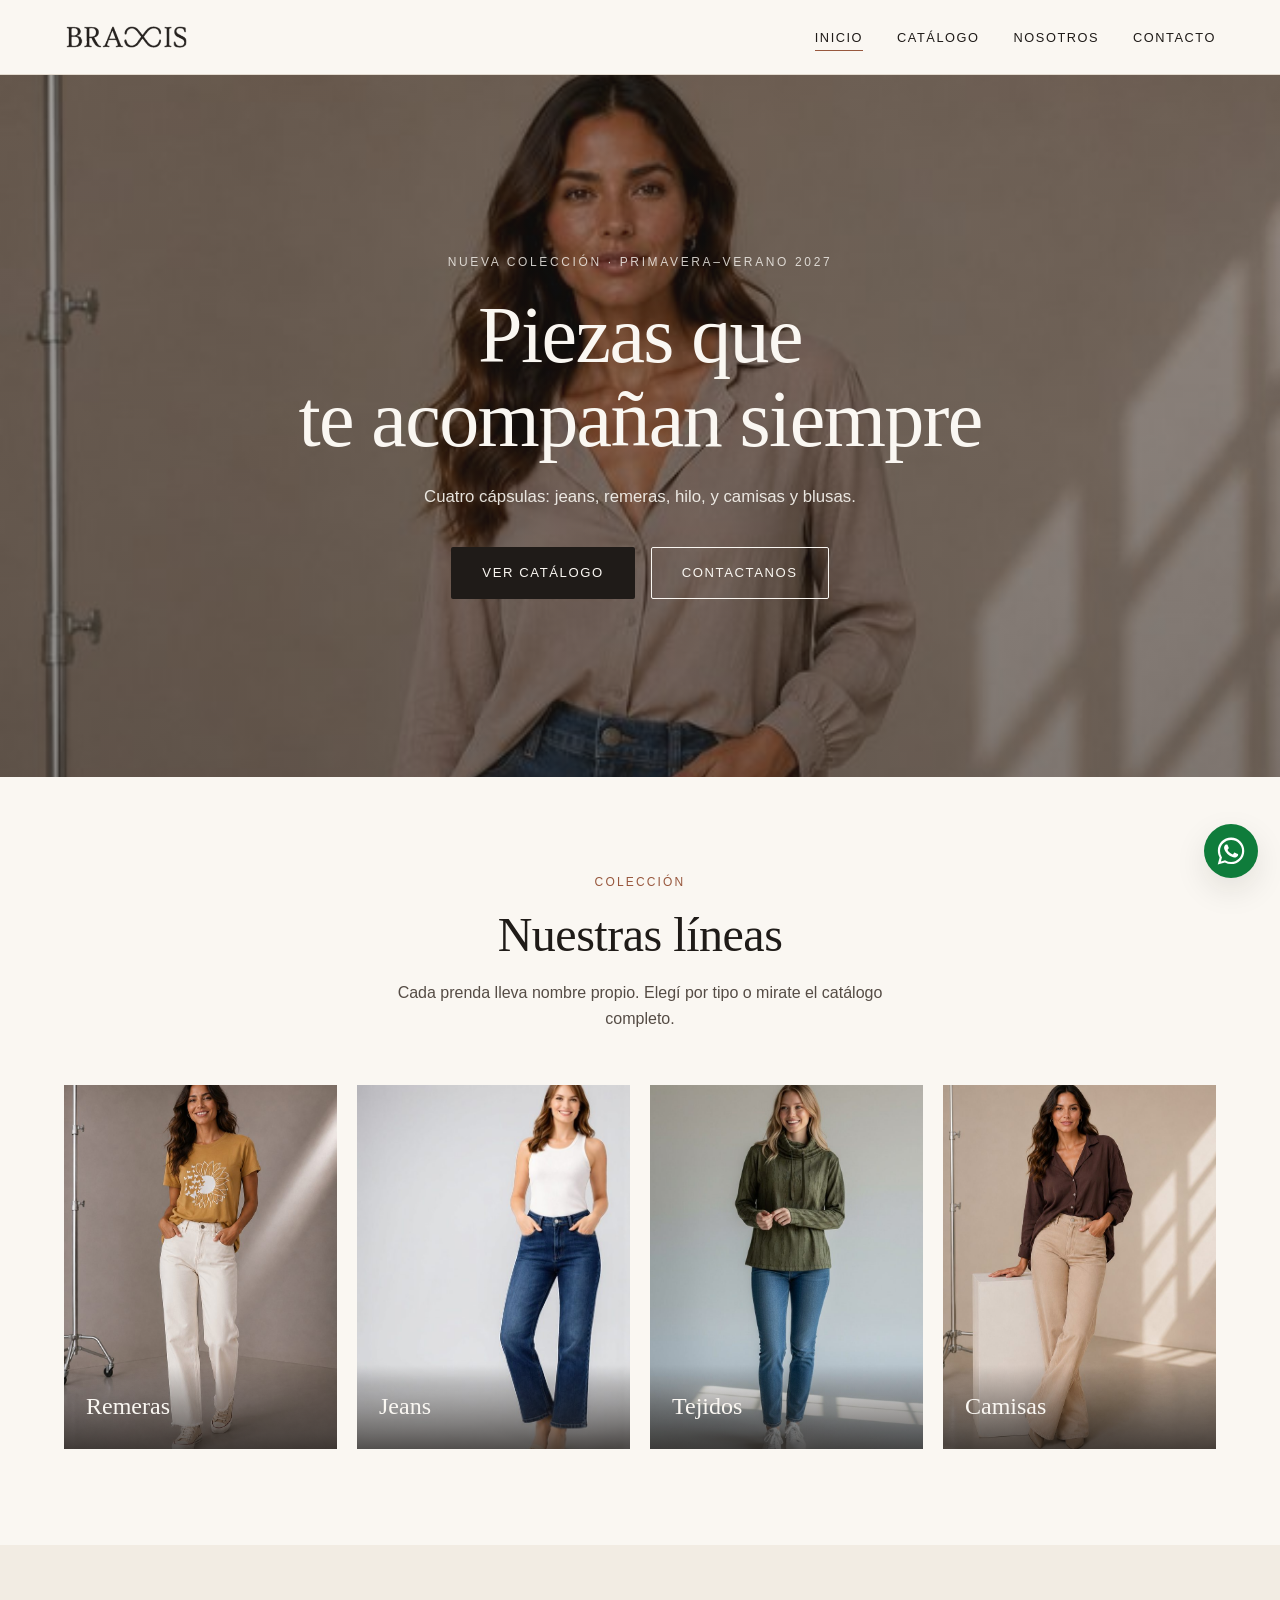
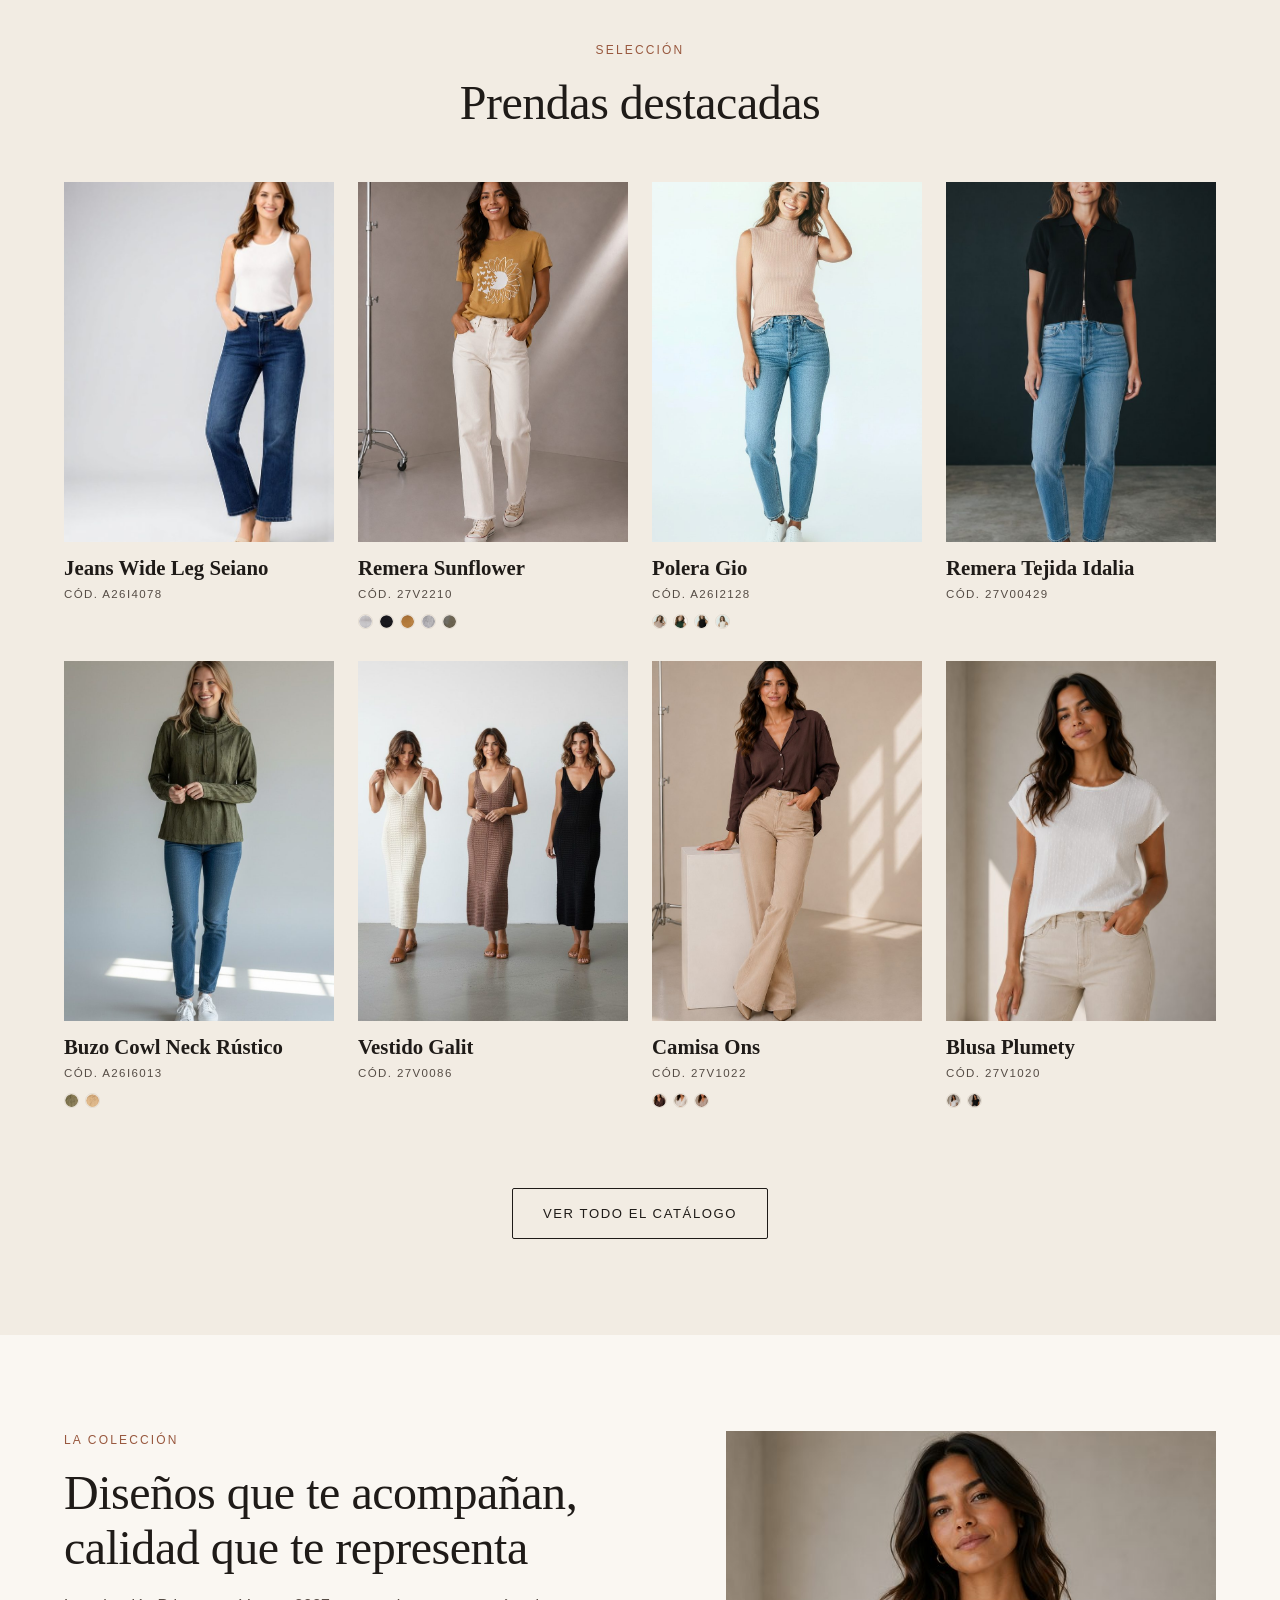
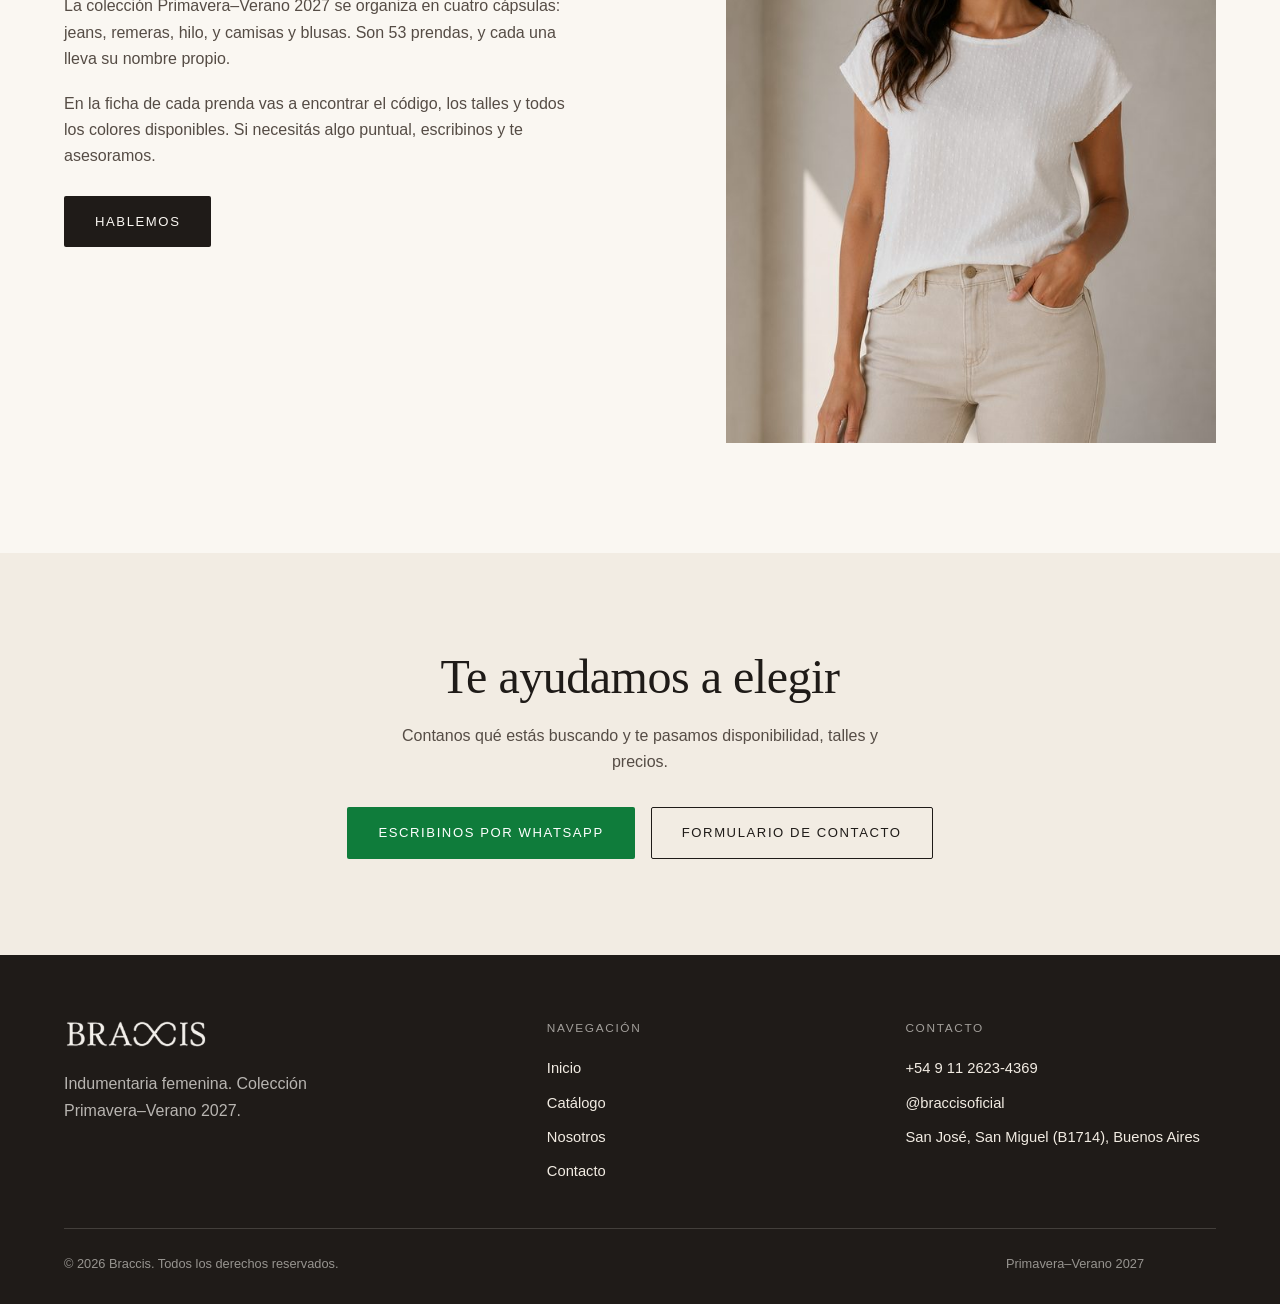
==== index.html @ afd250ff "Sitio web de Braccis: catalogo Primavera-Verano 2027 Sitio estatico de tres paginas (inicio, catalog" ====
<!DOCTYPE html>
<html lang="es-AR">
<head>
  <meta charset="UTF-8">
  <!-- Reglas de seguridad metidas en la propia pagina.
       Hacen falta porque GitHub Pages no lee el archivo _headers.
       Si se publica en Netlify, manda _headers (que ademas agrega
       proteccion contra iframes y HTTPS forzado, que aca no se pueden). -->
  <meta http-equiv="Content-Security-Policy" content="default-src 'self'; script-src 'self'; style-src 'self' 'unsafe-inline' https://fonts.googleapis.com; font-src 'self' https://fonts.gstatic.com; img-src 'self' data:; connect-src 'self' https://formspree.io; form-action 'self' https://formspree.io; base-uri 'self'; object-src 'none'">
  <meta name="viewport" content="width=device-width, initial-scale=1.0">
  <title>Braccis | Indumentaria femenina</title>
  <meta name="description" content="Braccis: indumentaria femenina, colección Primavera–Verano 2027. Remeras, jeans, tejidos, camisas y blusas.">

  <!-- Redes sociales: esto es lo que se ve al pegar el link en WhatsApp o Instagram.
       IMPORTANTE: cuando el sitio este publicado, cambiar og:image y og:url por la
       direccion completa (https://braccis.com.ar/img/...). Con ruta relativa
       WhatsApp no muestra la miniatura. -->
  <meta property="og:title" content="Braccis | Indumentaria femenina">
  <meta property="og:description" content="Piezas que te acompañan siempre. Colección Primavera–Verano 2027.">
  <meta property="og:image" content="img/prendas/jeans-cird.jpg">
  <meta property="og:type" content="website">

  <link rel="preconnect" href="https://fonts.googleapis.com">
  <link rel="preconnect" href="https://fonts.gstatic.com" crossorigin>
  <link href="https://fonts.googleapis.com/css2?family=Cormorant+Garamond:wght@300;400;500&family=Inter:wght@300;400;500&display=swap" rel="stylesheet">
  <link rel="icon" href="img/favicon.svg" type="image/svg+xml">
  <meta name="theme-color" content="#1f1b18">
  <link rel="stylesheet" href="css/styles.css">
</head>
<body>

  <!-- ============ HEADER ============ -->
  <header class="header">
    <div class="contenedor header__inner">
      <a href="index.html" class="logo"><img src="img/logo.png" alt="Braccis"></a>

      <nav class="nav">
        <ul class="nav__lista">
          <li><a class="nav__link" href="index.html" aria-current="page">Inicio</a></li>
          <li><a class="nav__link" href="catalogo.html">Catálogo</a></li>
          <li><a class="nav__link" href="index.html#nosotros">Nosotros</a></li>
          <li><a class="nav__link" href="contacto.html">Contacto</a></li>
        </ul>
      </nav>

      <button class="hamburguesa" aria-label="Abrir menú" aria-expanded="false">
        <span></span><span></span><span></span>
      </button>
    </div>
  </header>

  <!-- ============ HERO ============
       El titulo y la bajada son las frases reales de la marca, tomadas
       de las portadas de los catalogos. No inventar texto aca. -->
  <section class="hero">
    <div class="contenedor">
      <p class="hero__antetitulo">Nueva colección · Primavera–Verano 2027</p>
      <h1 class="hero__titulo">Piezas que<br>te acompañan siempre</h1>
      <p class="hero__bajada">
        Cuatro cápsulas: jeans, remeras, hilo, y camisas y blusas.
      </p>
      <div class="hero__acciones">
        <a class="btn btn--primario" href="catalogo.html">Ver catálogo</a>
        <a class="btn btn--linea" href="contacto.html">Contactanos</a>
      </div>
    </div>
  </section>

  <!-- ============ CATEGORIAS ============ -->
  <section class="seccion">
    <div class="contenedor">
      <div class="centrado aparece">
        <p class="antetitulo">Colección</p>
        <h2 class="titulo-seccion">Nuestras líneas</h2>
        <p class="bajada">Cada prenda lleva nombre propio. Elegí por tipo o mirate el catálogo completo.</p>
      </div>

      <div class="grilla-categorias aparece">
        <a class="categoria" href="catalogo.html?categoria=remeras">
          <img src="img/prendas/sunflower.jpg" alt="Remeras Braccis" loading="lazy">
          <span class="categoria__etiqueta">Remeras</span>
        </a>
        <a class="categoria" href="catalogo.html?categoria=jeans">
          <img src="img/prendas/jeans-seiano.jpg" alt="Jeans Braccis" loading="lazy">
          <span class="categoria__etiqueta">Jeans</span>
        </a>
        <a class="categoria" href="catalogo.html?categoria=tejidos">
          <img src="img/prendas/cowl-neck.jpg" alt="Tejidos Braccis" loading="lazy">
          <span class="categoria__etiqueta">Tejidos</span>
        </a>
        <a class="categoria" href="catalogo.html?categoria=camisas">
          <img src="img/prendas/ons.jpg" alt="Camisas Braccis" loading="lazy">
          <span class="categoria__etiqueta">Camisas</span>
        </a>
      </div>
    </div>
  </section>

  <!-- ============ DESTACADOS ============ -->
  <section class="seccion seccion--alt">
    <div class="contenedor">
      <div class="centrado aparece">
        <p class="antetitulo">Selección</p>
        <h2 class="titulo-seccion">Prendas destacadas</h2>
      </div>

      <!-- Se llena solo desde js/productos.js (las que tienen destacado: true) -->
      <div class="grilla-productos" data-destacados style="margin-top:52px"></div>

      <div class="centrado">
        <a class="btn btn--linea" href="catalogo.html">Ver todo el catálogo</a>
      </div>
    </div>
  </section>

  <!-- ============ NOSOTROS ============ -->
  <section class="seccion" id="nosotros">
    <div class="contenedor dos-columnas">
      <div class="aparece">
        <p class="antetitulo">La colección</p>
        <h2 class="titulo-seccion">Diseños que te acompañan,<br>calidad que te representa</h2>
        <p class="bajada">
          <!-- El titulo de arriba es la frase de marca que aparece en todas
               las paginas de los catalogos. Lo de abajo describe la coleccion
               con datos verificables. Si quieren sumar la historia de la
               empresa (cuando arranco, quienes son), va en este lugar. -->
          La colección Primavera–Verano 2027 se organiza en cuatro cápsulas:
          jeans, remeras, hilo, y camisas y blusas. Son 53 prendas, y cada una
          lleva su nombre propio.
        </p>
        <p class="bajada">
          En la ficha de cada prenda vas a encontrar el código, los talles y
          todos los colores disponibles. Si necesitás algo puntual,
          escribinos y te asesoramos.
        </p>
        <a class="btn btn--primario" style="margin-top:26px" href="contacto.html">Hablemos</a>
      </div>

      <div class="aparece">
        <div class="producto__figura" style="aspect-ratio:4/5">
          <!-- Conviene reemplazarla por una foto real del taller -->
          <img src="img/prendas/plumety.jpg" alt="Prendas Braccis" loading="lazy">
        </div>
      </div>
    </div>
  </section>

  <!-- ============ CTA ============ -->
  <section class="seccion seccion--alt">
    <div class="contenedor centrado aparece">
      <h2 class="titulo-seccion">Te ayudamos a elegir</h2>
      <p class="bajada">Contanos qué estás buscando y te pasamos disponibilidad, talles y precios.</p>
      <div class="hero__acciones" style="margin-top:32px">
        <a class="btn btn--wsp" data-wsp href="#">Escribinos por WhatsApp</a>
        <a class="btn btn--linea" href="contacto.html">Formulario de contacto</a>
      </div>
    </div>
  </section>

  <!-- ============ FOOTER ============ -->
  <footer class="footer">
    <div class="contenedor">
      <div class="footer__grid">
        <div>
          <p class="logo"><img src="img/logo-claro.png" alt="Braccis"></p>
          <p style="margin-top:14px;max-width:36ch;color:rgba(250,247,242,.7)" data-empresa="descripcionCorta"></p>
        </div>

        <div>
          <p class="footer__titulo">Navegación</p>
          <ul class="footer__lista">
            <li><a href="index.html">Inicio</a></li>
            <li><a href="catalogo.html">Catálogo</a></li>
            <li><a href="index.html#nosotros">Nosotros</a></li>
            <li><a href="contacto.html">Contacto</a></li>
          </ul>
        </div>

        <div>
          <p class="footer__titulo">Contacto</p>
          <ul class="footer__lista">
            <li><a data-empresa="email" href="#"></a></li>
            <li><a data-empresa="telefonoVisible" href="#"></a></li>
            <li><a data-empresa="instagramUsuario" href="#" target="_blank" rel="noopener"></a></li>
            <li data-empresa="direccion"></li>
          </ul>
        </div>
      </div>

      <div class="footer__abajo">
        <span>&copy; <span data-anio></span> Braccis. Todos los derechos reservados.</span>
        <span>Primavera–Verano 2027</span>
      </div>
    </div>
  </footer>

  <!-- WhatsApp flotante -->
  <a class="wsp-flotante" data-wsp href="#" aria-label="Escribinos por WhatsApp">
    <svg width="28" height="28" viewBox="0 0 24 24" fill="#fff" aria-hidden="true">
      <path d="M17.47 14.38c-.3-.15-1.75-.86-2.02-.96-.27-.1-.47-.15-.67.15-.2.3-.77.96-.94 1.16-.17.2-.35.22-.64.07-.3-.15-1.25-.46-2.38-1.47-.88-.79-1.48-1.76-1.65-2.06-.17-.3-.02-.46.13-.6.13-.13.3-.35.45-.52.15-.17.2-.3.3-.5.1-.2.05-.37-.02-.52-.08-.15-.67-1.61-.92-2.2-.24-.58-.49-.5-.67-.51h-.57c-.2 0-.52.07-.79.37-.27.3-1.04 1.01-1.04 2.47s1.06 2.87 1.21 3.07c.15.2 2.1 3.2 5.08 4.49.71.3 1.26.49 1.69.63.71.22 1.36.19 1.87.12.57-.09 1.75-.72 2-1.41.25-.69.25-1.28.17-1.41-.07-.13-.27-.2-.57-.35zM12.05 21.5h-.01a9.42 9.42 0 0 1-4.8-1.32l-.34-.2-3.57.94.95-3.48-.22-.36a9.4 9.4 0 0 1-1.44-5.02c0-5.2 4.23-9.43 9.44-9.43a9.37 9.37 0 0 1 6.67 2.77 9.35 9.35 0 0 1 2.76 6.67c0 5.2-4.23 9.43-9.44 9.43zM20.14 3.85A11.28 11.28 0 0 0 12.05.5C5.8.5.72 5.58.72 11.82c0 2 .52 3.95 1.52 5.67L.62 23.5l6.15-1.61a11.3 11.3 0 0 0 5.28 1.34h.01c6.24 0 11.32-5.08 11.32-11.32 0-3.03-1.18-5.87-3.24-8.01z"/>
    </svg>
  </a>

  <!-- Modal de detalle de prenda -->
  <div class="modal" data-modal>
    <div class="modal__caja" data-modal-contenido></div>
  </div>

  <script src="js/config.js"></script>
  <script src="js/productos.js"></script>
  <script src="js/catalogo.js"></script>
  <script src="js/main.js"></script>
</body>
</html>
---- css/styles.css ----
/* ============================================================
   Braccis - hoja de estilos principal
   Paleta, tipografia y componentes compartidos por todo el sitio
   ============================================================ */

:root {
  /* Colores */
  --crema:      #faf7f2;
  --crema-alt:  #f2ece3;
  --tinta:      #1f1b18;
  --tinta-soft: #554c45;
  --linea:      #e3dbd0;
  --acento:     #98583e;   /* terracota (oscurecido para que el texto
                              chico llegue al contraste minimo AA) */
  --acento-osc: #8a4f38;
  --blanco:     #ffffff;

  /* Tipografia */
  --display: "Cormorant Garamond", Georgia, "Times New Roman", serif;
  --texto:   "Inter", -apple-system, "Segoe UI", Roboto, Helvetica, Arial, sans-serif;

  /* Medidas */
  --ancho:   1200px;
  --radio:   2px;
  --sombra:  0 12px 32px rgba(31, 27, 24, .10);
  --trans:   .25s ease;
}

/* ---------- Reset ---------- */
*, *::before, *::after { box-sizing: border-box; }
body, h1, h2, h3, h4, p, figure, ul, ol { margin: 0; padding: 0; }
ul, ol { list-style: none; }
img { max-width: 100%; display: block; }
a { color: inherit; text-decoration: none; }
button { font: inherit; cursor: pointer; border: none; background: none; color: inherit; }
input, select, textarea { font: inherit; color: inherit; }

html { scroll-behavior: smooth; }

body {
  font-family: var(--texto);
  font-size: 16px;
  line-height: 1.65;
  color: var(--tinta);
  background: var(--crema);
  -webkit-font-smoothing: antialiased;
}

/* ---------- Utilidades ---------- */
.contenedor {
  width: 100%;
  max-width: var(--ancho);
  margin-inline: auto;
  padding-inline: 24px;
}

.seccion { padding-block: 96px; }
.seccion--alt { background: var(--crema-alt); }

.titulo-seccion {
  font-family: var(--display);
  font-size: clamp(2rem, 4vw, 3rem);
  font-weight: 500;
  line-height: 1.15;
  letter-spacing: -.01em;
}

.antetitulo {
  font-size: .75rem;
  letter-spacing: .18em;
  text-transform: uppercase;
  color: var(--acento);
  margin-bottom: 14px;
}

.bajada {
  color: var(--tinta-soft);
  max-width: 58ch;
  margin-top: 18px;
}

.centrado { text-align: center; }
.centrado .bajada { margin-inline: auto; }

/* ---------- Botones ---------- */
.btn {
  display: inline-flex;
  align-items: center;
  justify-content: center;
  gap: 10px;
  padding: 14px 30px;
  border-radius: var(--radio);
  font-size: .82rem;
  letter-spacing: .12em;
  text-transform: uppercase;
  transition: var(--trans);
  border: 1px solid transparent;
}
.btn--primario { background: var(--tinta); color: var(--crema); }
.btn--primario:hover { background: var(--acento); }
.btn--linea { border-color: var(--tinta); color: var(--tinta); }
.btn--linea:hover { background: var(--tinta); color: var(--crema); }
.btn--wsp { background: #0f7c3b; color: #fff; }
.btn--wsp:hover { background: #0d7035; }

/* ---------- Header ---------- */
.header {
  position: sticky;
  top: 0;
  z-index: 50;
  background: rgba(250, 247, 242, .92);
  backdrop-filter: blur(10px);
  border-bottom: 1px solid var(--linea);
}
.header__inner {
  display: flex;
  align-items: center;
  justify-content: space-between;
  gap: 24px;
  min-height: 74px;
}
/* El logo es la imagen sacada del catalogo (img/logo.png).
   Se cambia el alto y listo, el ancho se ajusta solo. */
.logo { display: inline-block; line-height: 0; }
.logo img { height: 26px; width: auto; }
.footer .logo img { height: 30px; }

/* Fallback: si algun dia se saca la imagen, el texto sigue funcionando */
.logo--texto {
  font-family: var(--display);
  font-size: 1.65rem;
  letter-spacing: .22em;
  text-transform: uppercase;
  line-height: 1.2;
}
.nav__lista { display: flex; gap: 34px; }
.nav__link {
  font-size: .8rem;
  letter-spacing: .12em;
  text-transform: uppercase;
  padding-block: 6px;
  position: relative;
}
.nav__link::after {
  content: "";
  position: absolute;
  left: 0; bottom: 0;
  width: 0; height: 1px;
  background: var(--acento);
  transition: var(--trans);
}
.nav__link:hover::after,
.nav__link[aria-current="page"]::after { width: 100%; }

/* Boton hamburguesa (solo movil) */
.hamburguesa { display: none; width: 26px; height: 18px; position: relative; }
.hamburguesa span {
  position: absolute; left: 0;
  width: 100%; height: 1.5px;
  background: var(--tinta);
  transition: var(--trans);
}
.hamburguesa span:nth-child(1) { top: 0; }
.hamburguesa span:nth-child(2) { top: 50%; transform: translateY(-50%); }
.hamburguesa span:nth-child(3) { bottom: 0; }
.hamburguesa[aria-expanded="true"] span:nth-child(1) { top: 50%; transform: rotate(45deg); }
.hamburguesa[aria-expanded="true"] span:nth-child(2) { opacity: 0; }
.hamburguesa[aria-expanded="true"] span:nth-child(3) { bottom: auto; top: 50%; transform: rotate(-45deg); }

/* ---------- Hero ---------- */
.hero {
  min-height: 78vh;
  display: grid;
  place-items: center;
  text-align: center;
  padding-block: 110px;
  /* Para cambiar la foto de portada, reemplazar la ruta de url() */
  background:
    linear-gradient(rgba(31,27,24,.42), rgba(31,27,24,.52)),
    url("../img/prendas/jeans-cird.jpg") center 6% / cover no-repeat,
    var(--tinta-soft);
  color: var(--crema);
}
.hero__antetitulo {
  font-size: .75rem;
  letter-spacing: .22em;
  text-transform: uppercase;
  color: rgba(250, 247, 242, .8);
  margin-bottom: 20px;
}
.hero__titulo {
  font-family: var(--display);
  font-weight: 400;
  font-size: clamp(2.6rem, 7vw, 5rem);
  line-height: 1.05;
  letter-spacing: -.02em;
}
.hero__bajada {
  margin: 22px auto 36px;
  max-width: 52ch;
  font-size: 1.05rem;
  color: rgba(250, 247, 242, .9);
}
.hero__acciones { display: flex; gap: 16px; justify-content: center; flex-wrap: wrap; }
.hero .btn--linea { border-color: var(--crema); color: var(--crema); }
.hero .btn--linea:hover { background: var(--crema); color: var(--tinta); }

/* ---------- Grilla de categorias ---------- */
.grilla-categorias {
  display: grid;
  grid-template-columns: repeat(auto-fit, minmax(260px, 1fr));
  gap: 20px;
  margin-top: 52px;
}
.categoria {
  position: relative;
  aspect-ratio: 3 / 4;
  overflow: hidden;
  background: var(--crema-alt);
  display: block;
}
.categoria img { width: 100%; height: 100%; object-fit: cover; transition: transform .6s ease; }
.categoria:hover img { transform: scale(1.05); }
.categoria__etiqueta {
  position: absolute;
  inset: auto 0 0 0;
  padding: 22px;
  background: linear-gradient(transparent, rgba(31,27,24,.75));
  color: var(--crema);
  font-family: var(--display);
  font-size: 1.5rem;
}

/* ---------- Catalogo ---------- */
.filtros {
  display: flex;
  flex-wrap: wrap;
  align-items: center;
  gap: 12px;
  padding-block: 28px;
  border-bottom: 1px solid var(--linea);
}
.filtros__grupo { display: flex; flex-wrap: wrap; gap: 8px; }
.chip {
  padding: 9px 18px;
  border: 1px solid var(--linea);
  border-radius: 999px;
  font-size: .8rem;
  letter-spacing: .06em;
  background: var(--blanco);
  transition: var(--trans);
}
.chip:hover { border-color: var(--tinta); }
.chip[aria-pressed="true"] { background: var(--tinta); color: var(--crema); border-color: var(--tinta); }

.buscador {
  margin-left: auto;
  display: flex;
  align-items: center;
  gap: 10px;
  border: 1px solid var(--linea);
  background: var(--blanco);
  padding: 10px 16px;
  min-width: 240px;
}
.buscador input { border: none; outline: none; width: 100%; background: transparent; font-size: .9rem; }

.contador {
  padding-block: 22px;
  font-size: .85rem;
  color: var(--tinta-soft);
}

.grilla-productos {
  display: grid;
  grid-template-columns: repeat(auto-fill, minmax(240px, 1fr));
  gap: 32px 24px;
  padding-bottom: 80px;
}

.producto { cursor: pointer; }
.producto__figura {
  position: relative;
  aspect-ratio: 3 / 4;
  background: var(--crema-alt);
  overflow: hidden;
  margin-bottom: 14px;
}
.producto__figura img { width: 100%; height: 100%; object-fit: cover; transition: transform .6s ease; }
.producto:hover .producto__figura img { transform: scale(1.04); }
.producto__placeholder {
  width: 100%; height: 100%;
  display: grid; place-items: center;
  font-family: var(--display);
  font-size: 2.4rem;
  color: #cfc4b5;
  background: repeating-linear-gradient(45deg, var(--crema-alt) 0 12px, #ece5da 12px 24px);
}
.producto__nombre { font-family: var(--display); font-size: 1.3rem; line-height: 1.2; }
.producto__codigo { font-size: .72rem; letter-spacing: .12em; color: var(--tinta-soft); text-transform: uppercase; margin-top: 4px; }
.producto__precio { margin-top: 8px; font-size: .95rem; }
.producto__colores { display: flex; gap: 6px; margin-top: 10px; min-height: 15px; }

/* Cada bolita es el circulito recortado del catalogo, no un color plano */
.punto-color {
  width: 15px;
  height: 15px;
  border-radius: 50%;
  border: 1px solid var(--linea);
  object-fit: cover;
  flex: 0 0 auto;
}

/* Lista de colores dentro de la ficha */
.colores-lista { display: flex; flex-wrap: wrap; gap: 6px 14px; }
.color-item { display: inline-flex; align-items: center; gap: 6px; }

.vacio { padding: 80px 0; text-align: center; color: var(--tinta-soft); }

/* ---------- Modal de producto ---------- */
.modal {
  position: fixed;
  inset: 0;
  z-index: 100;
  display: none;
  place-items: center;
  padding: 24px;
  background: rgba(31, 27, 24, .55);
}
.modal.abierto { display: grid; }
.modal__caja {
  background: var(--crema);
  max-width: 900px;
  width: 100%;
  max-height: 90vh;
  overflow-y: auto;
  display: grid;
  grid-template-columns: 1fr 1fr;
  position: relative;
  box-shadow: var(--sombra);
}
.modal__cerrar {
  position: absolute;
  top: 14px; right: 16px;
  font-size: 1.8rem;
  line-height: 1;
  z-index: 2;
}
.modal__media { background: var(--crema-alt); }
.modal__figura { background: var(--crema-alt); aspect-ratio: 3/4; }
.modal__figura img { width: 100%; height: 100%; object-fit: cover; }

/* Tira de miniaturas: la principal mas las fotos de los otros colores */
.miniaturas {
  display: flex;
  gap: 8px;
  padding: 10px;
  overflow-x: auto;
}
.miniatura {
  flex: 0 0 58px;
  height: 78px;
  padding: 0;
  border: 1px solid transparent;
  background: var(--blanco);
  opacity: .6;
  transition: var(--trans);
}
.miniatura img { width: 100%; height: 100%; object-fit: cover; }
.miniatura:hover { opacity: 1; }
.miniatura[aria-current="true"] { opacity: 1; border-color: var(--tinta); }
.modal__info { padding: 44px 40px; }
.modal__nombre { font-family: var(--display); font-size: 2.1rem; line-height: 1.1; }
.ficha { margin-top: 26px; border-top: 1px solid var(--linea); }
.ficha__fila { display: flex; gap: 16px; padding: 12px 0; border-bottom: 1px solid var(--linea); font-size: .9rem; }
.ficha__clave { min-width: 110px; color: var(--tinta-soft); letter-spacing: .06em; text-transform: uppercase; font-size: .72rem; padding-top: 3px; }
.talles { display: flex; flex-wrap: wrap; gap: 8px; }
.talle { border: 1px solid var(--linea); padding: 5px 13px; font-size: .8rem; background: var(--blanco); }

/* ---------- Formulario ---------- */
.form { display: grid; gap: 18px; max-width: 620px; }
.campo { display: grid; gap: 7px; }
.campo label { font-size: .74rem; letter-spacing: .12em; text-transform: uppercase; color: var(--tinta-soft); }
.campo input, .campo textarea, .campo select {
  border: 1px solid var(--linea);
  background: var(--blanco);
  padding: 13px 15px;
  border-radius: var(--radio);
  outline: none;
  transition: var(--trans);
}
.campo input:focus, .campo textarea:focus, .campo select:focus { border-color: var(--acento); }
.campo textarea { min-height: 140px; resize: vertical; }
.form__nota { font-size: .82rem; color: var(--tinta-soft); }

/* ---------- Datos de contacto ---------- */
.datos { display: grid; gap: 26px; }
.dato__clave { font-size: .72rem; letter-spacing: .14em; text-transform: uppercase; color: var(--acento); margin-bottom: 5px; }
.dato a:hover { color: var(--acento); }

.dos-columnas {
  display: grid;
  grid-template-columns: 1.1fr .9fr;
  gap: 64px;
  align-items: start;
}

/* ---------- Footer ---------- */
.footer {
  background: var(--tinta);
  color: var(--crema-alt);
  padding-block: 64px 30px;
}
.footer a:hover { color: var(--blanco); }
.footer__grid {
  display: grid;
  grid-template-columns: 1.4fr 1fr 1fr;
  gap: 48px;
  padding-bottom: 44px;
  border-bottom: 1px solid rgba(250, 247, 242, .16);
}
.footer__titulo { font-size: .74rem; letter-spacing: .14em; text-transform: uppercase; margin-bottom: 18px; color: rgba(250,247,242,.6); }
.footer__lista { display: grid; gap: 10px; font-size: .92rem; }
.footer__abajo {
  padding-top: 24px;
  display: flex;
  justify-content: space-between;
  flex-wrap: wrap;
  gap: 12px;
  font-size: .8rem;
  color: rgba(250, 247, 242, .55);
}

/* ---------- WhatsApp flotante ---------- */
.wsp-flotante {
  position: fixed;
  right: 22px; bottom: 22px;
  z-index: 60;
  width: 54px; height: 54px;
  border-radius: 50%;
  background: #0f7c3b;
  display: grid;
  place-items: center;
  box-shadow: var(--sombra);
  transition: var(--trans);
}
.wsp-flotante:hover { transform: scale(1.07); }

/* ---------- Animacion de entrada ---------- */
.aparece { opacity: 0; transform: translateY(20px); transition: opacity .7s ease, transform .7s ease; }
.aparece.visible { opacity: 1; transform: none; }

/* ---------- Responsive ---------- */
@media (max-width: 900px) {
  .seccion { padding-block: 68px; }
  .dos-columnas { grid-template-columns: 1fr; gap: 44px; }
  .modal__caja { grid-template-columns: 1fr; }
  .modal__figura { aspect-ratio: 4/3; }
  .modal__info { padding: 30px 26px 40px; }
  .footer__grid { grid-template-columns: 1fr; gap: 34px; }

  .hamburguesa { display: block; }
  .nav {
    position: absolute;
    top: 100%; left: 0; right: 0;
    background: var(--crema);
    border-bottom: 1px solid var(--linea);
    display: none;
  }
  .nav.abierta { display: block; }
  .nav__lista { flex-direction: column; gap: 0; padding: 12px 24px 24px; }
  .nav__link { padding-block: 14px; border-bottom: 1px solid var(--linea); }
}

@media (max-width: 560px) {
  .grilla-productos { grid-template-columns: repeat(2, 1fr); gap: 24px 14px; }
  .buscador { margin-left: 0; width: 100%; }
  .btn { padding: 13px 24px; }
}

@media (prefers-reduced-motion: reduce) {
  * { animation: none !important; transition: none !important; }
  .aparece { opacity: 1; transform: none; }
}

/* ---------- Foco visible al navegar con teclado ---------- */
:focus-visible {
  outline: 2px solid var(--acento);
  outline-offset: 3px;
}
.hero :focus-visible,
.footer :focus-visible { outline-color: var(--crema); }

/* El boton flotante de WhatsApp se apoya sobre la esquina inferior derecha:
   se le reserva lugar para que no tape el texto del pie */
@media (max-width: 1320px) {
  .footer__abajo { padding-right: 72px; }
}
@media (max-width: 560px) {
  .footer__abajo { padding-right: 0; padding-bottom: 60px; }
}

/* Campo trampa contra robots de spam: invisible para las personas,
   pero los robots lo completan igual. Ver contacto.html */
.trampa {
  position: absolute;
  left: -9999px;
  width: 1px;
  height: 1px;
  overflow: hidden;
}
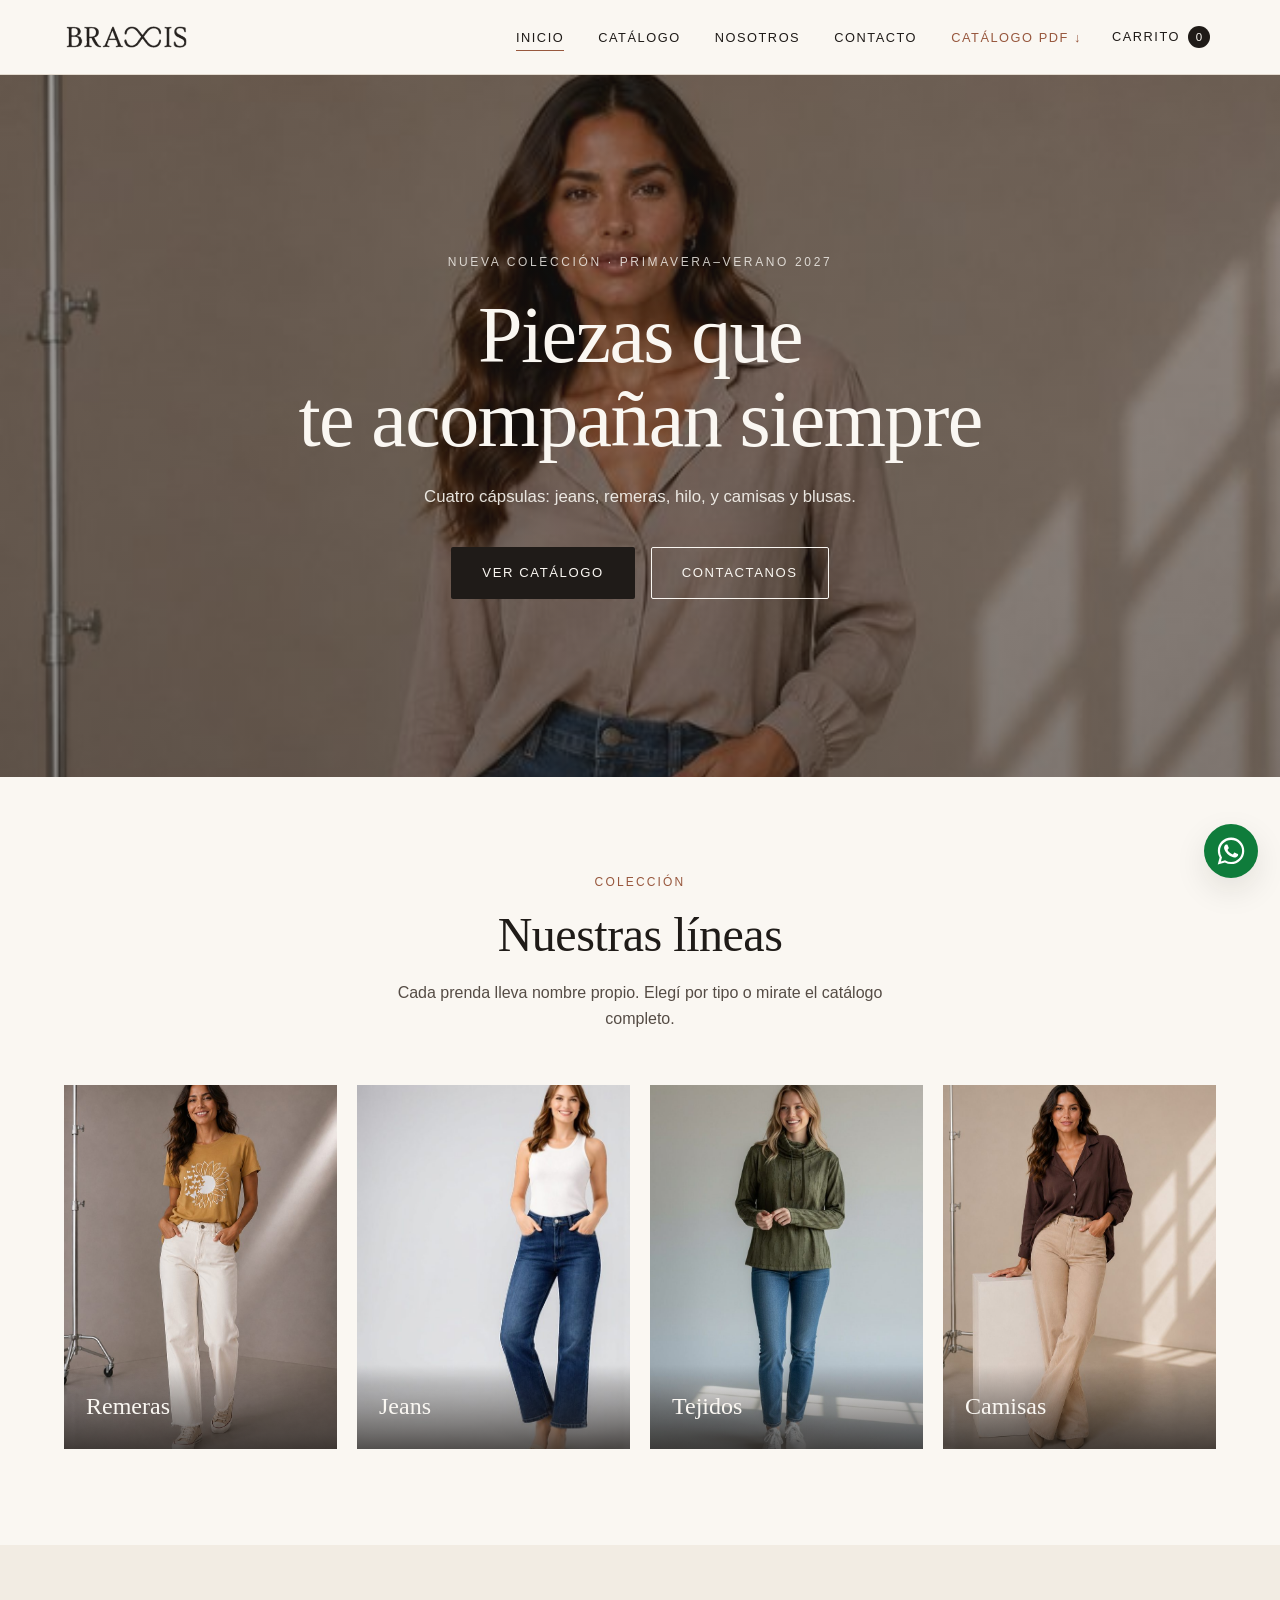
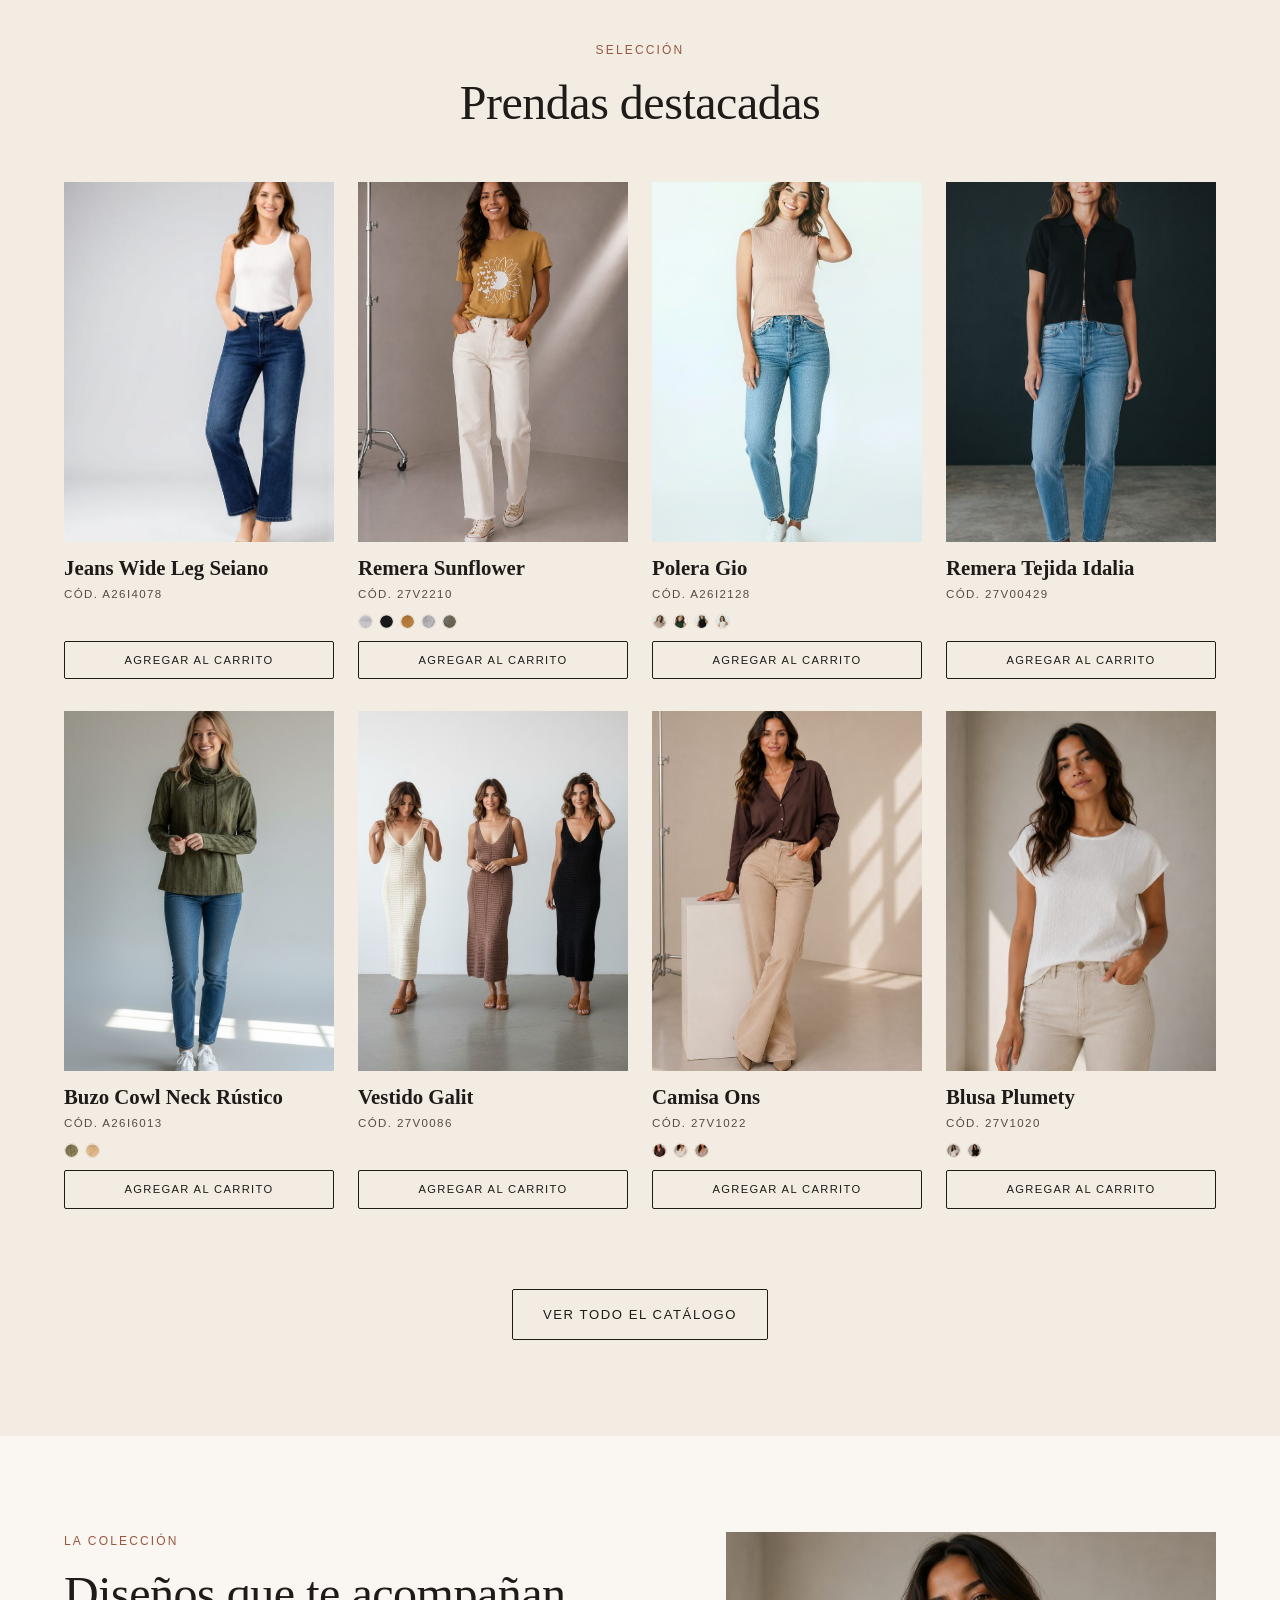
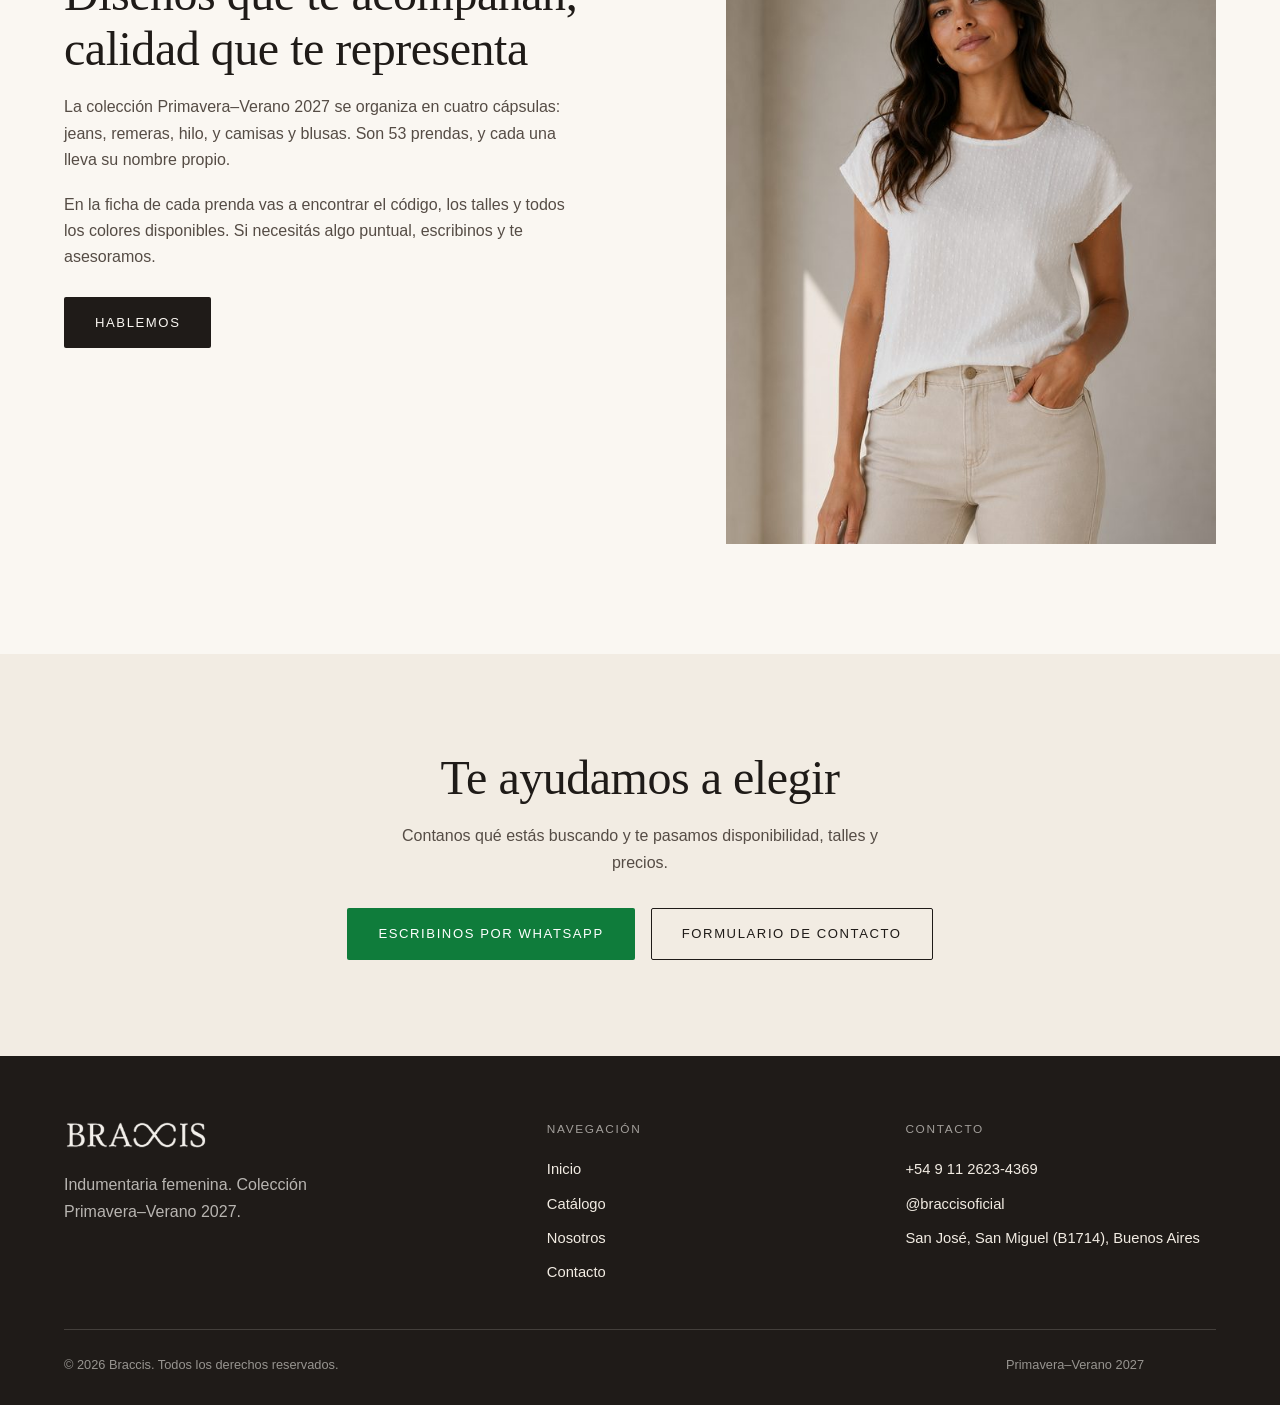
==== commit aec944d6: "Precios desde Google Sheets, video de portada, carrito y catalogo PDF El cliente necesita administra" ====
--- a/index.html
+++ b/index.html
@@ -6,19 +6,37 @@
        Hacen falta porque GitHub Pages no lee el archivo _headers.
        Si se publica en Netlify, manda _headers (que ademas agrega
        proteccion contra iframes y HTTPS forzado, que aca no se pueden). -->
-  <meta http-equiv="Content-Security-Policy" content="default-src 'self'; script-src 'self'; style-src 'self' 'unsafe-inline' https://fonts.googleapis.com; font-src 'self' https://fonts.gstatic.com; img-src 'self' data:; connect-src 'self' https://formspree.io; form-action 'self' https://formspree.io; base-uri 'self'; object-src 'none'">
+  <meta http-equiv="Content-Security-Policy" content="default-src 'self'; script-src 'self'; style-src 'self' 'unsafe-inline' https://fonts.googleapis.com; font-src 'self' https://fonts.gstatic.com; img-src 'self' data:; connect-src 'self' https://formspree.io https://docs.google.com https://*.googleusercontent.com; media-src 'self' https:; form-action 'self' https://formspree.io; base-uri 'self'; object-src 'none'">
+  <!-- ============ IMPORTANTE ============
+       Le pide a Google y a los buscadores que NO indexen este sitio.
+       Esta puesto porque esta direccion es una muestra temporal: si se
+       da de baja, un link indexado seguiria apareciendo en las busquedas
+       durante semanas.
+
+       CUANDO EL SITIO SEA EL DEFINITIVO, HAY QUE BORRAR ESTA LINEA
+       de las tres paginas. Si no, el sitio nunca aparece en Google.
+       ==================================== -->
+  <meta name="robots" content="noindex, nofollow">
   <meta name="viewport" content="width=device-width, initial-scale=1.0">
   <title>Braccis | Indumentaria femenina</title>
   <meta name="description" content="Braccis: indumentaria femenina, colección Primavera–Verano 2027. Remeras, jeans, tejidos, camisas y blusas.">
 
-  <!-- Redes sociales: esto es lo que se ve al pegar el link en WhatsApp o Instagram.
-       IMPORTANTE: cuando el sitio este publicado, cambiar og:image y og:url por la
-       direccion completa (https://braccis.com.ar/img/...). Con ruta relativa
-       WhatsApp no muestra la miniatura. -->
-  <meta property="og:title" content="Braccis | Indumentaria femenina">
+
+
+  <!-- Lo que se ve al pegar el link en WhatsApp, Instagram o Facebook.
+       IMPORTANTE: og:image y og:url tienen que llevar la direccion
+       COMPLETA del sitio publicado. Con ruta relativa, WhatsApp no
+       muestra la miniatura. Ver herramientas/poner_dominio.py -->
+  <meta property="og:type" content="website">
+  <meta property="og:site_name" content="Braccis">
+  <meta property="og:locale" content="es_AR">
+  <meta property="og:title" content="Braccis">
   <meta property="og:description" content="Piezas que te acompañan siempre. Colección Primavera–Verano 2027.">
-  <meta property="og:image" content="img/prendas/jeans-cird.jpg">
-  <meta property="og:type" content="website">
+  <meta property="og:url" content="https://santinogobbi07-hash.github.io/braccis/">
+  <meta property="og:image" content="https://santinogobbi07-hash.github.io/braccis/img/compartir.jpg">
+  <meta property="og:image:width" content="1200">
+  <meta property="og:image:height" content="630">
+  <meta name="twitter:card" content="summary_large_image">
 
   <link rel="preconnect" href="https://fonts.googleapis.com">
   <link rel="preconnect" href="https://fonts.gstatic.com" crossorigin>
@@ -40,8 +58,12 @@
           <li><a class="nav__link" href="catalogo.html">Catálogo</a></li>
           <li><a class="nav__link" href="index.html#nosotros">Nosotros</a></li>
           <li><a class="nav__link" href="contacto.html">Contacto</a></li>
+          <li><a class="nav__link nav__link--pdf" href="docs/catalogo-braccis-pv2027.pdf" download>Catálogo PDF ↓</a></li>
         </ul>
       </nav>
+
+      <!-- Carrito: el panel lo arma js/carrito.js -->
+      <button type="button" class="carrito-boton" aria-label="Ver carrito">Carrito <span data-carrito-cantidad>0</span></button>
 
       <button class="hamburguesa" aria-label="Abrir menú" aria-expanded="false">
         <span></span><span></span><span></span>
@@ -53,6 +75,11 @@
        El titulo y la bajada son las frases reales de la marca, tomadas
        de las portadas de los catalogos. No inventar texto aca. -->
   <section class="hero">
+    <!-- Video de portada: el link se carga desde el Google Sheets
+         (pestaña "Ajustes", fila video_portada). Si no hay video, o no
+         carga, queda la foto de siempre. Ver js/hoja.js -->
+    <video class="hero__video" muted loop playsinline preload="none"
+           poster="img/prendas/jeans-cird.jpg" aria-hidden="true" tabindex="-1"></video>
     <div class="contenedor">
       <p class="hero__antetitulo">Nueva colección · Primavera–Verano 2027</p>
       <h1 class="hero__titulo">Piezas que<br>te acompañan siempre</h1>
@@ -209,6 +236,8 @@
   <script src="js/config.js"></script>
   <script src="js/productos.js"></script>
   <script src="js/catalogo.js"></script>
+  <script src="js/hoja.js"></script>
+  <script src="js/carrito.js"></script>
   <script src="js/main.js"></script>
 </body>
 </html>
--- a/css/styles.css
+++ b/css/styles.css
@@ -509,3 +509,184 @@
   height: 1px;
   overflow: hidden;
 }
+
+/* ============================================================
+   FUNCIONES NUEVAS: video de portada, compra y carrito
+   ------------------------------------------------------------
+   Todo lo de abajo se agrego sin tocar ninguna regla anterior.
+   Usa los mismos colores, letras y botones del diseno aprobado.
+   ============================================================ */
+
+/* Que "hidden" gane siempre, aunque un componente tenga display propio */
+[hidden] { display: none !important; }
+
+/* ---------- Video de portada ----------
+   Queda debajo del texto, con el mismo oscurecido que la foto.
+   Arranca transparente y aparece solo cuando de verdad se reproduce. */
+.hero { position: relative; overflow: hidden; isolation: isolate; }
+.hero__video {
+  position: absolute;
+  inset: 0;
+  width: 100%;
+  height: 100%;
+  object-fit: cover;
+  z-index: -2;
+  opacity: 0;
+  transition: opacity .8s ease;
+  pointer-events: none;
+}
+.hero--con-video .hero__video { opacity: 1; }
+.hero--con-video::before {
+  content: "";
+  position: absolute;
+  inset: 0;
+  z-index: -1;
+  background: linear-gradient(rgba(31,27,24,.42), rgba(31,27,24,.52));
+  pointer-events: none;
+}
+
+/* ---------- Boton del carrito en el encabezado ---------- */
+.nav { margin-left: auto; }
+.carrito-boton {
+  display: inline-flex;
+  align-items: center;
+  gap: 8px;
+  font-size: .8rem;
+  letter-spacing: .12em;
+  text-transform: uppercase;
+  padding-block: 6px;
+}
+.carrito-boton [data-carrito-cantidad] {
+  min-width: 22px;
+  height: 22px;
+  padding-inline: 6px;
+  border-radius: 999px;
+  background: var(--tinta);
+  color: var(--crema);
+  font-size: .72rem;
+  letter-spacing: 0;
+  display: inline-grid;
+  place-items: center;
+  font-variant-numeric: tabular-nums;
+}
+.carrito-boton--pulso [data-carrito-cantidad] { animation: pulso-carrito .5s ease; }
+@keyframes pulso-carrito {
+  40% { transform: scale(1.3); background: var(--acento); }
+}
+
+/* Item del menu para descargar el PDF */
+.nav__link--pdf { color: var(--acento); }
+
+/* ---------- Tarjeta: boton de agregar y precio a consultar ---------- */
+.btn--chico { padding: 9px 16px; font-size: .7rem; }
+/* El boton ocupa el ancho de la tarjeta y puede partirse en dos lineas:
+   si no, en celular empuja la columna y la grilla queda despareja */
+.producto { min-width: 0; }
+.producto__agregar { margin-top: 12px; width: 100%; white-space: normal; text-align: center; }
+@media (max-width: 560px) {
+  .producto__agregar { padding-inline: 8px; letter-spacing: .06em; }
+}
+.producto__precio--consultar { color: var(--tinta-soft); font-size: .85rem; }
+
+/* ---------- Ficha: eleccion de talle y color ---------- */
+.talle--elegible { cursor: pointer; transition: var(--trans); }
+.talle--elegible:hover { border-color: var(--tinta); }
+.talle--elegible[aria-pressed="true"] {
+  background: var(--tinta);
+  color: var(--crema);
+  border-color: var(--tinta);
+}
+.color-item--elegible {
+  padding: 4px 10px 4px 5px;
+  border: 1px solid transparent;
+  border-radius: 999px;
+  transition: var(--trans);
+}
+.color-item--elegible:hover { border-color: var(--linea); }
+.color-item--elegible[aria-pressed="true"] { border-color: var(--tinta); background: var(--blanco); }
+
+.ficha__compra { display: grid; gap: 8px; margin-top: 26px; }
+.ficha__aviso { font-size: .85rem; color: var(--acento); min-height: 1.3em; }
+
+/* ---------- Panel del carrito ---------- */
+.carrito-fondo {
+  position: fixed;
+  inset: 0;
+  z-index: 105;
+  background: rgba(31, 27, 24, .55);
+}
+.carrito {
+  position: fixed;
+  top: 0; right: 0; bottom: 0;
+  z-index: 110;
+  width: min(440px, 100%);
+  background: var(--crema);
+  box-shadow: var(--sombra);
+  display: flex;
+  flex-direction: column;
+}
+.carrito__cabecera {
+  display: flex;
+  align-items: center;
+  justify-content: space-between;
+  padding: 22px 24px;
+  border-bottom: 1px solid var(--linea);
+}
+.carrito__titulo { font-family: var(--display); font-size: 1.8rem; font-weight: 500; }
+.carrito__cerrar { font-size: 1.8rem; line-height: 1; }
+.carrito__cuerpo { flex: 1; overflow-y: auto; padding: 8px 24px; }
+.carrito__vacio { padding: 48px 0; text-align: center; color: var(--tinta-soft); }
+
+.carrito__item {
+  display: grid;
+  grid-template-columns: 64px 1fr auto;
+  gap: 14px;
+  padding: 16px 0;
+  border-bottom: 1px solid var(--linea);
+  align-items: start;
+}
+.carrito__foto { aspect-ratio: 3 / 4; background: var(--crema-alt); overflow: hidden; }
+.carrito__foto img { width: 100%; height: 100%; object-fit: cover; }
+.carrito__nombre { font-family: var(--display); font-size: 1.15rem; line-height: 1.2; }
+.carrito__detalle { font-size: .8rem; color: var(--tinta-soft); margin-top: 2px; }
+.carrito__precio { font-size: .9rem; font-variant-numeric: tabular-nums; white-space: nowrap; }
+
+.carrito__cantidad { display: flex; align-items: center; gap: 10px; margin-top: 10px; font-size: .9rem; }
+.carrito__cantidad button:not(.carrito__quitar) {
+  width: 28px; height: 28px;
+  border: 1px solid var(--linea);
+  background: var(--blanco);
+  transition: var(--trans);
+}
+.carrito__cantidad button:not(.carrito__quitar):hover { border-color: var(--tinta); }
+.carrito__cantidad span { min-width: 16px; text-align: center; font-variant-numeric: tabular-nums; }
+.carrito__quitar {
+  margin-left: 6px;
+  font-size: .72rem;
+  letter-spacing: .08em;
+  text-transform: uppercase;
+  color: var(--tinta-soft);
+  text-decoration: underline;
+  text-underline-offset: 3px;
+}
+
+.carrito__pie { padding: 20px 24px 26px; border-top: 1px solid var(--linea); display: grid; gap: 14px; }
+.carrito__pie:empty { display: none; }
+.carrito__total {
+  display: flex;
+  justify-content: space-between;
+  font-family: var(--display);
+  font-size: 1.4rem;
+  font-variant-numeric: tabular-nums;
+}
+.carrito__nota { font-size: .85rem; color: var(--tinta-soft); }
+.carrito__form { display: grid; gap: 12px; }
+.carrito__form .btn { width: 100%; }
+.carrito__error { font-size: .85rem; color: #9b2c2c; min-height: 0; }
+.carrito__error:empty { display: none; }
+.carrito__acciones { display: grid; gap: 10px; }
+
+@media (max-width: 900px) {
+  .carrito-boton { margin-left: auto; }
+  .nav { margin-left: 0; }
+}
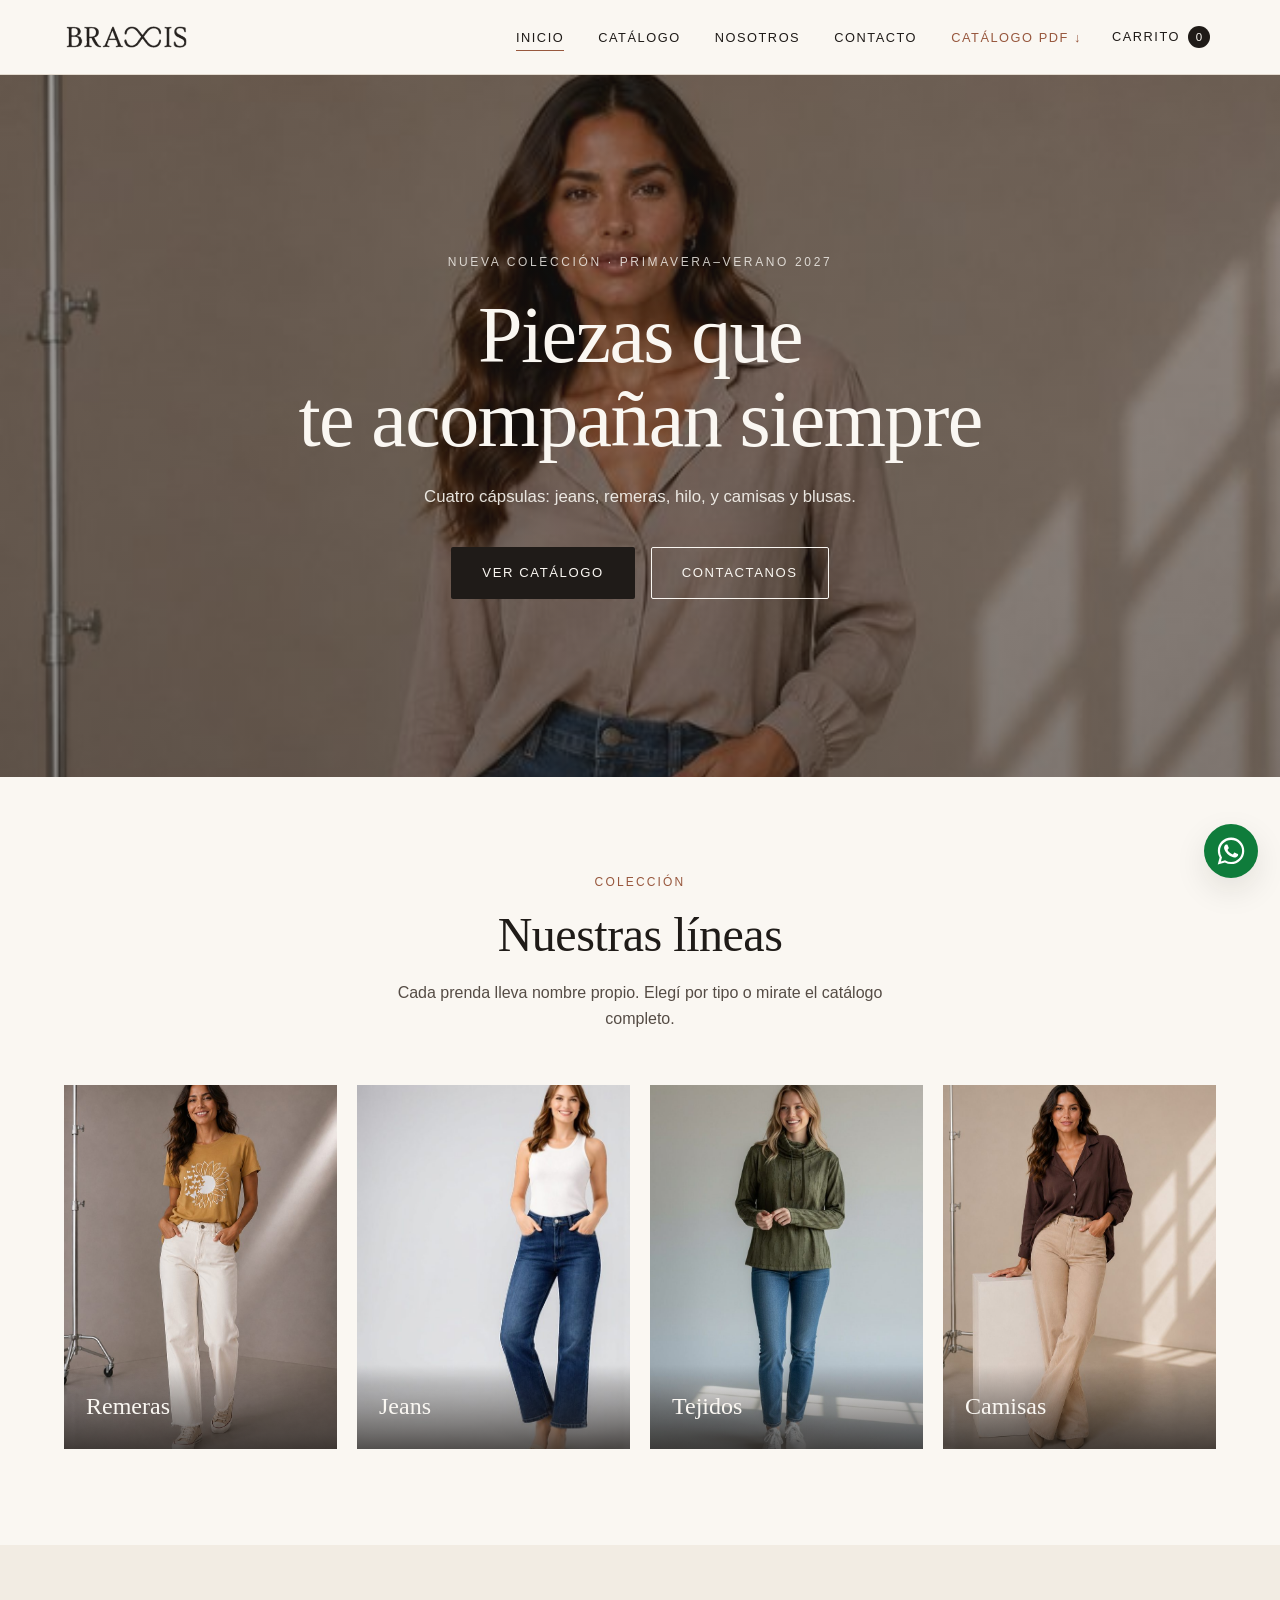
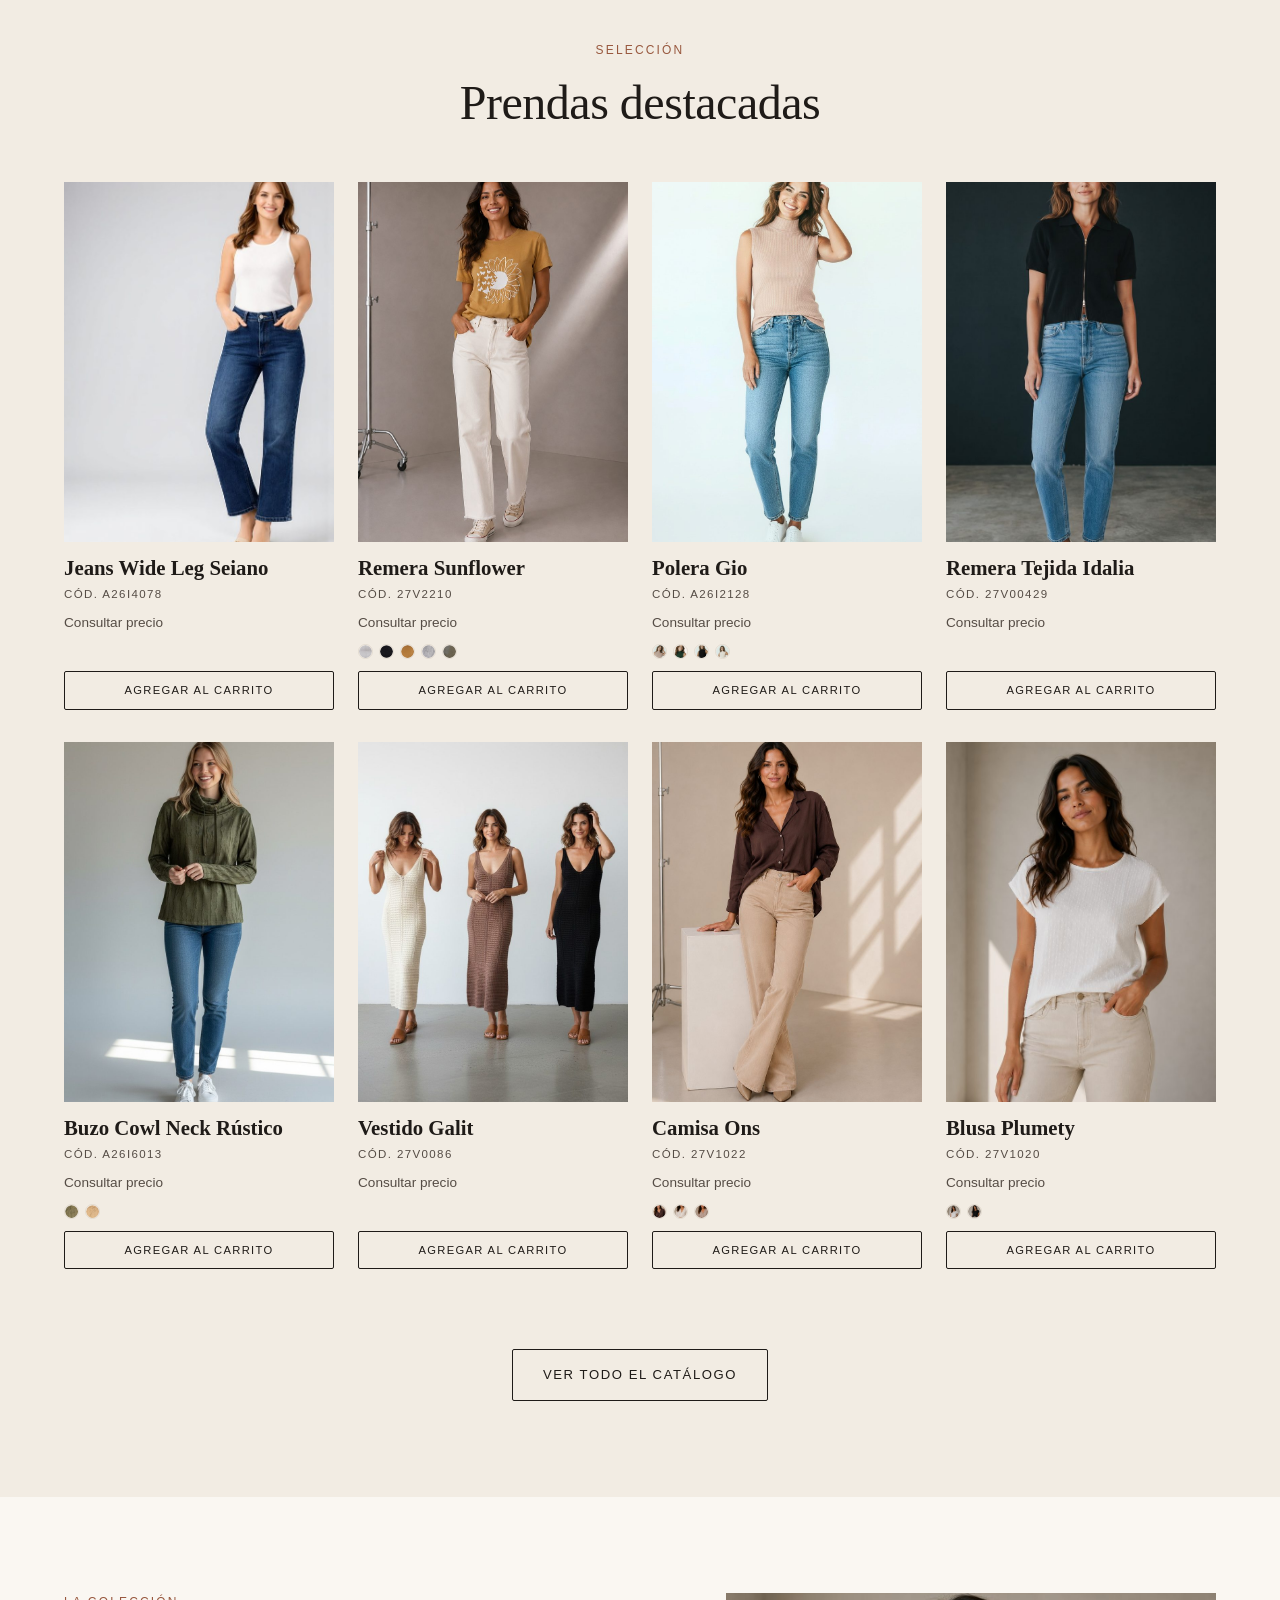
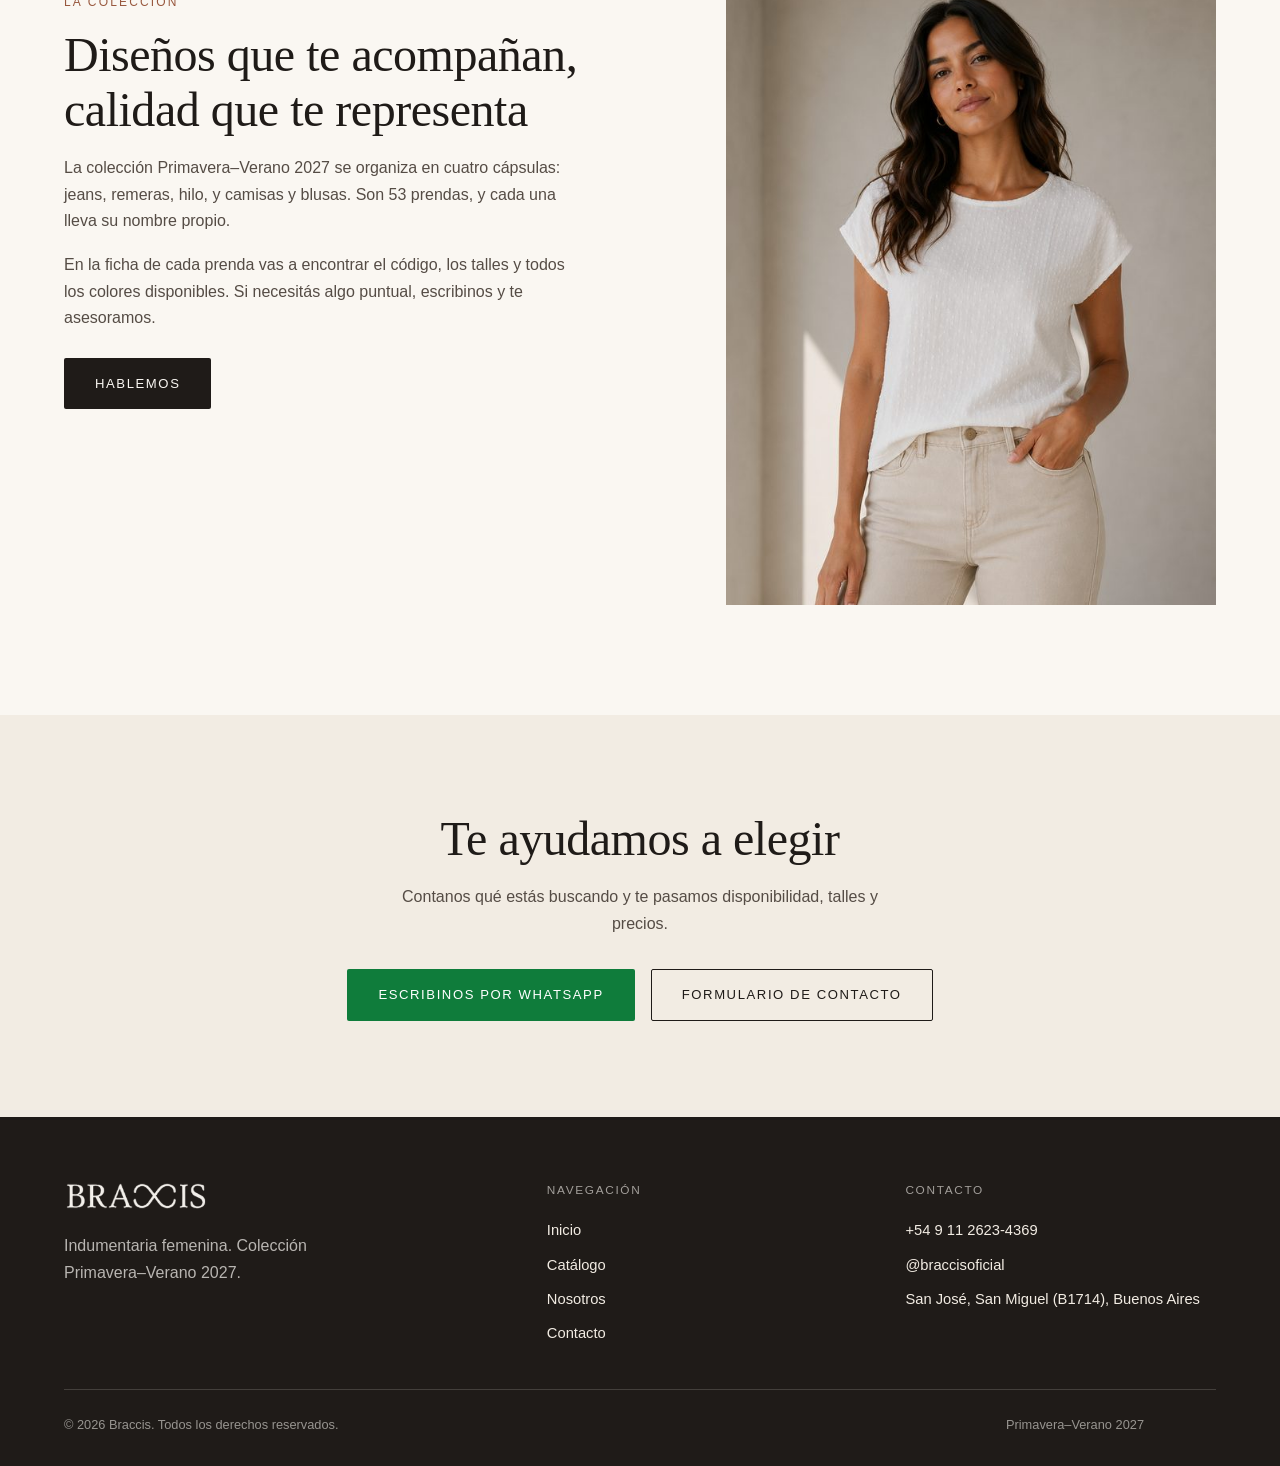
==== commit 4e3ec950: "Fotos desde Google Drive o links externos en la planilla Para agregar una prenda nueva habia que sub" ====
--- a/index.html
+++ b/index.html
@@ -6,7 +6,7 @@
        Hacen falta porque GitHub Pages no lee el archivo _headers.
        Si se publica en Netlify, manda _headers (que ademas agrega
        proteccion contra iframes y HTTPS forzado, que aca no se pueden). -->
-  <meta http-equiv="Content-Security-Policy" content="default-src 'self'; script-src 'self'; style-src 'self' 'unsafe-inline' https://fonts.googleapis.com; font-src 'self' https://fonts.gstatic.com; img-src 'self' data:; connect-src 'self' https://formspree.io https://docs.google.com https://*.googleusercontent.com; media-src 'self' https:; form-action 'self' https://formspree.io; base-uri 'self'; object-src 'none'">
+  <meta http-equiv="Content-Security-Policy" content="default-src 'self'; script-src 'self'; style-src 'self' 'unsafe-inline' https://fonts.googleapis.com; font-src 'self' https://fonts.gstatic.com; img-src 'self' data: https:; connect-src 'self' https://formspree.io https://docs.google.com https://*.googleusercontent.com; media-src 'self' https:; form-action 'self' https://formspree.io; base-uri 'self'; object-src 'none'">
   <!-- ============ IMPORTANTE ============
        Le pide a Google y a los buscadores que NO indexen este sitio.
        Esta puesto porque esta direccion es una muestra temporal: si se
--- a/css/styles.css
+++ b/css/styles.css
@@ -690,3 +690,35 @@
   .carrito-boton { margin-left: auto; }
   .nav { margin-left: 0; }
 }
+
+/* ---------- Prenda agotada ----------
+   Se escribe "agotado" en la columna visible del Google Sheets.
+   Sigue a la vista, con cartel, y no se puede agregar al carrito. */
+.producto__cartel-agotado {
+  position: absolute;
+  top: 12px;
+  left: 12px;
+  z-index: 1;
+  padding: 6px 12px;
+  background: var(--tinta);
+  color: var(--crema);
+  font-size: .68rem;
+  letter-spacing: .14em;
+  text-transform: uppercase;
+}
+/* La foto un poco apagada, para que se note de un vistazo */
+.producto:has(.producto__cartel-agotado) .producto__figura img { opacity: .72; }
+.producto__agregar--agotado {
+  border-color: var(--linea);
+  color: var(--tinta-soft);
+  cursor: default;
+}
+.producto__agregar--agotado:hover { background: transparent; color: var(--tinta-soft); }
+.ficha__agotado {
+  margin-top: 26px;
+  padding: 14px 16px;
+  border: 1px solid var(--linea);
+  background: var(--blanco);
+  color: var(--tinta-soft);
+  font-size: .9rem;
+}
